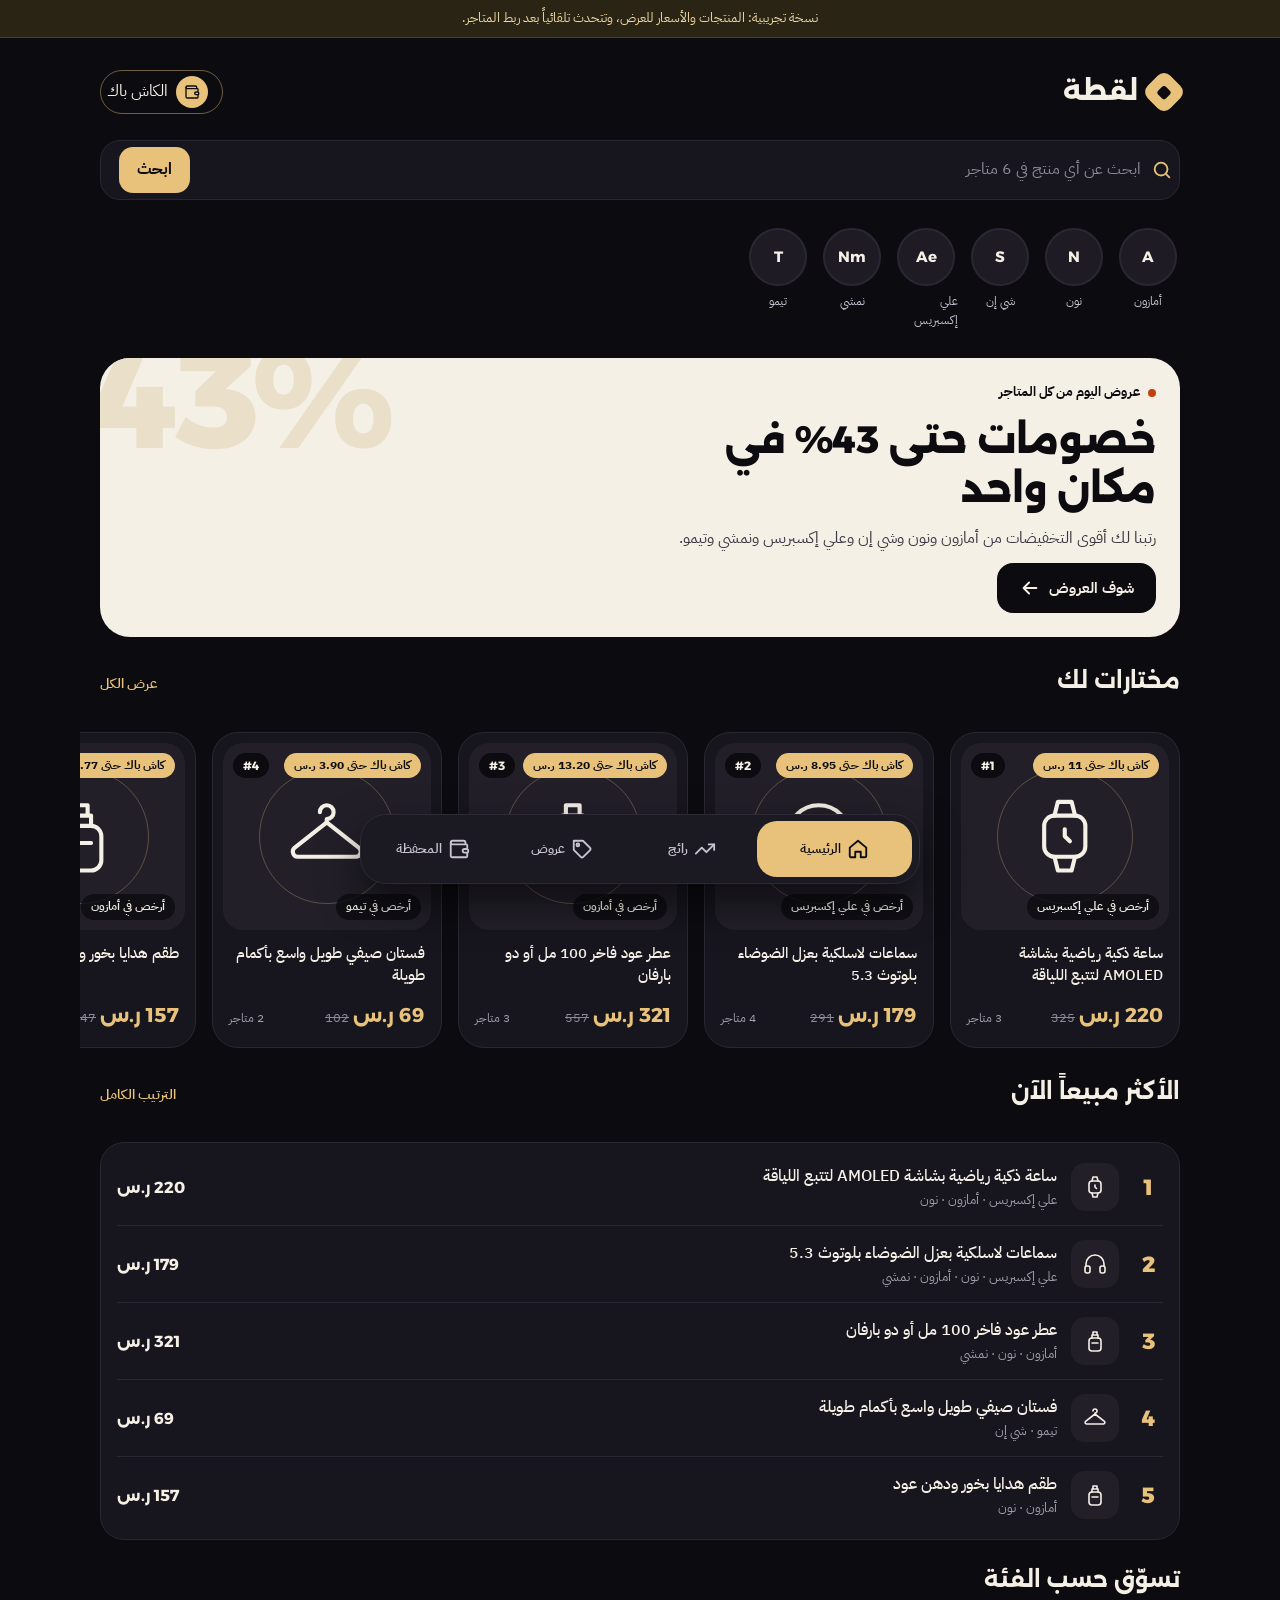
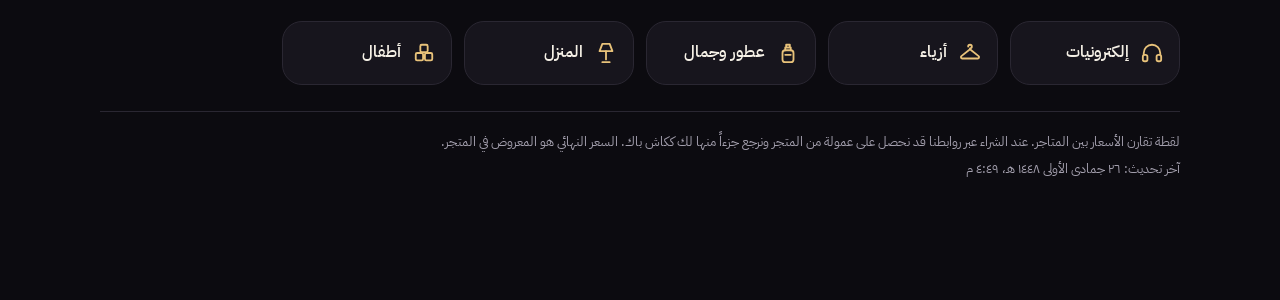
==== web/index.html @ d7555777 "Laqta: web app, product collector and 3-hourly auto-update Co-Authored-By: Claude Opus 5.5 <noreply@" ====
<!doctype html>
<html lang="ar" dir="rtl">
<head>
<meta charset="utf-8">
<meta name="viewport" content="width=device-width, initial-scale=1, viewport-fit=cover">
<title>لقطة — كل المتاجر في مكان واحد</title>
<meta name="description" content="قارن أسعار أمازون ونون وشي إن وعلي إكسبريس ونمشي وتيمو في مكان واحد، وشوف الأكثر مبيعاً في السعودية.">
<meta name="theme-color" content="#0C0B10">
<link rel="manifest" href="manifest.webmanifest">
<link rel="icon" href="icon.svg" type="image/svg+xml">
<link rel="apple-touch-icon" href="icon-192.png">
<meta name="apple-mobile-web-app-capable" content="yes">
<meta name="apple-mobile-web-app-status-bar-style" content="black-translucent">
<meta property="og:title" content="لقطة — كل المتاجر في مكان واحد">
<meta property="og:description" content="أرخص سعر من كل المتاجر، والأكثر مبيعاً في السعودية.">
<link rel="preconnect" href="https://fonts.googleapis.com">
<link rel="preconnect" href="https://fonts.gstatic.com" crossorigin>
<link href="https://fonts.googleapis.com/css2?family=Alexandria:wght@500;700;800&family=IBM+Plex+Sans+Arabic:wght@400;500;600;700&display=swap" rel="stylesheet">
<link rel="stylesheet" href="app.css">
</head>
<body>
<a class="skip" href="#main">تخطَّ إلى المحتوى</a>
<div class="sample-bar" id="sample-bar" hidden>نسخة تجريبية: المنتجات والأسعار للعرض، وتتحدث تلقائياً بعد ربط المتاجر.</div>
<main id="main" tabindex="-1"><div class="loading">جارٍ التحميل…</div></main>

<nav class="tabbar" aria-label="القائمة الرئيسية">
  <a href="#home" data-tab="home"><svg aria-hidden="true" viewBox="0 0 24 24"><path d="M3 10.5 12 3l9 7.5V20a1 1 0 0 1-1 1h-5v-6H9v6H4a1 1 0 0 1-1-1z"/></svg><span>الرئيسية</span></a>
  <a href="#trending" data-tab="trending"><svg aria-hidden="true" viewBox="0 0 24 24"><path d="m22 7-8.5 8.5-5-5L2 17"/><path d="M16 7h6v6"/></svg><span>رائج</span></a>
  <a href="#deals" data-tab="deals"><svg aria-hidden="true" viewBox="0 0 24 24"><path d="M20.6 13.4 13.4 20.6a2 2 0 0 1-2.8 0L3 13V3h10l7.6 7.6a2 2 0 0 1 0 2.8z"/><circle cx="7.5" cy="7.5" r="1.5"/></svg><span>عروض</span></a>
  <a href="#wallet" data-tab="wallet"><svg aria-hidden="true" viewBox="0 0 24 24"><path d="M19 7V5a2 2 0 0 0-2-2H5a2 2 0 0 0 0 4h15a1 1 0 0 1 1 1v4h-3a2 2 0 0 0 0 4h3a1 1 0 0 0 1-1v-2"/><path d="M3 5v14a2 2 0 0 0 2 2h15a1 1 0 0 0 1-1v-4"/></svg><span>المحفظة</span></a>
</nav>

<!-- Netlify Forms reads this hidden copy at deploy time; the app submits the same fields. -->
<form name="waitlist" data-netlify="true" netlify-honeypot="company" hidden>
  <input name="phone"><input name="interest"><input name="company">
</form>

<script src="app.js" defer></script>
</body>
</html>
---- web/app.css ----
:root{
  --ink:#0C0B10; --panel:#17151D; --panel2:#1E1B25; --line:#2A2732; --line2:#3A3644;
  --text:#F5F0E6; --muted:#A39FAD; --soft:#C9C3D2; --gold:#E8C27A; --gold2:#F3D9A6; --ivory:#F5F0E6; --clay:#C2410C;
  --display:'Alexandria',system-ui,sans-serif; --body:'IBM Plex Sans Arabic',system-ui,sans-serif;
  --r:24px; --wrap:1120px;
}
*{box-sizing:border-box}
html{background:var(--ink);-webkit-text-size-adjust:100%}
body{margin:0;background:var(--ink);color:var(--text);font-family:var(--body);font-size:16px;line-height:1.6;min-height:100vh;overflow-x:hidden}
a{color:var(--gold)}a:hover{color:var(--gold2)}
button,input,select{font:inherit;color:inherit}
svg{width:22px;height:22px;fill:none;stroke:currentColor;stroke-width:2;stroke-linecap:round;stroke-linejoin:round;flex:none}
:focus-visible{outline:2px solid var(--gold);outline-offset:3px;border-radius:8px}
.skip{position:absolute;inset-inline-start:-999px;top:8px;background:var(--gold);color:var(--ink);padding:10px 16px;border-radius:12px;z-index:99}
.skip:focus{inset-inline-start:8px}
.sample-bar{background:#2A2414;color:var(--gold2);font-size:13px;text-align:center;padding:8px 16px;border-bottom:1px solid #4A3F22}
main{max-width:var(--wrap);margin:0 auto;padding:20px 20px 120px;outline:none;display:flex;flex-direction:column;gap:26px}
.loading,.empty{color:var(--muted);text-align:center;padding:60px 0}
h1,h2,h3{font-family:var(--display);margin:0;line-height:1.3}
.muted{color:var(--muted)}
.gold{color:var(--gold)}

/* header */
.top{display:flex;align-items:center;justify-content:space-between;gap:12px}
.logo{display:flex;align-items:center;gap:10px;text-decoration:none;color:var(--text)}
.logo .mark{width:32px;height:32px;border-radius:9px;background:var(--gold);transform:rotate(45deg);display:grid;place-items:center}
.logo .mark i{width:11px;height:11px;border-radius:3px;background:var(--ink)}
.logo b{font-family:var(--display);font-weight:800;font-size:26px}
.pill{display:inline-flex;align-items:center;gap:8px;min-height:44px;padding:0 14px 0 6px;border-radius:999px;border:1px solid rgba(232,194,122,.45);color:var(--text);text-decoration:none}
.pill .dot{width:32px;height:32px;border-radius:50%;background:var(--gold);color:var(--ink);display:grid;place-items:center}
.pill .dot svg{width:16px;height:16px}
.back{width:46px;height:46px;border-radius:15px;background:var(--panel2);border:1px solid var(--line);display:grid;place-items:center;color:var(--text)}

/* search */
.search{display:flex;align-items:center;gap:10px;min-height:58px;padding:6px 6px 6px 18px;background:var(--panel);border:1px solid var(--line);border-radius:20px}
.search svg{color:var(--gold)}
.search input{flex:1;min-width:0;border:0;outline:0;background:transparent;font-size:16px;padding:10px 0}
.search input::placeholder{color:#8F8A99}
.search button{min-height:46px;padding:0 18px;border:0;border-radius:14px;background:var(--gold);color:var(--ink);font-weight:700;cursor:pointer}

/* chips & tabs */
.row-scroll{display:flex;gap:10px;overflow-x:auto;scrollbar-width:none;margin:0 -20px;padding:2px 20px}
.row-scroll::-webkit-scrollbar{display:none}
.chip{flex:none;min-height:44px;padding:0 18px;border-radius:999px;border:1px solid var(--line2);background:transparent;color:#E4DFEA;font-weight:600;font-size:15px;cursor:pointer;display:inline-flex;align-items:center;text-decoration:none}
.chip[aria-pressed=true],.chip[aria-selected=true],.chip.on{background:var(--gold);border-color:var(--gold);color:var(--ink)}
.store-dot{flex:none;width:64px;display:flex;flex-direction:column;align-items:center;gap:6px;text-decoration:none;color:var(--soft);font-size:12px}
.store-dot b{width:58px;height:58px;border-radius:50%;border:2px solid var(--line);background:var(--panel2);display:grid;place-items:center;font-family:var(--display);font-size:15px;color:var(--text)}
.store-dot:hover b{border-color:var(--gold);color:var(--gold)}

/* hero banner */
.banner{position:relative;overflow:hidden;border-radius:30px;background:var(--ivory);color:var(--ink);padding:24px;display:flex;flex-direction:column;gap:12px}
.banner .big{position:absolute;inset-inline-end:-6px;top:-30px;font-family:var(--display);font-weight:800;font-size:140px;line-height:1;color:#EADFC9;letter-spacing:-6px;pointer-events:none}
.banner>*{position:relative}
.banner h2{font-size:clamp(26px,4vw,38px);font-weight:800;max-width:520px}
.banner p{margin:0;color:#3B3842;max-width:520px}
.tag{display:inline-flex;align-items:center;gap:8px;font-size:13px;font-weight:700}
.tag i{width:8px;height:8px;border-radius:50%;background:var(--clay)}
.btn{display:inline-flex;align-items:center;justify-content:center;gap:8px;min-height:50px;padding:0 22px;border-radius:16px;border:0;font-weight:700;font-size:15px;cursor:pointer;text-decoration:none}
.btn-dark{background:var(--ink);color:var(--text)}.btn-dark:hover{color:var(--gold)}
.btn-gold{background:var(--gold);color:var(--ink)}.btn-gold:hover{background:var(--gold2);color:var(--ink)}
.btn-line{background:transparent;color:var(--gold);border:1px solid var(--gold)}
.banner .btn{align-self:flex-start}

/* section head */
.head{display:flex;align-items:baseline;justify-content:space-between;gap:12px}
.head h2{font-size:22px}
.head a{font-size:14px;font-weight:600;text-decoration:none;padding:10px 0}

/* cards */
.cards{display:grid;grid-template-columns:repeat(auto-fill,minmax(220px,1fr));gap:16px}
.cards.scroll{display:flex;overflow-x:auto;scrollbar-width:none;margin:0 -20px;padding:0 20px}
.cards.scroll::-webkit-scrollbar{display:none}
.cards.scroll .card{flex:0 0 230px}
.card{display:flex;flex-direction:column;gap:12px;padding:10px 10px 16px;border-radius:26px;background:var(--panel);border:1px solid var(--line);color:var(--text);text-decoration:none;transition:border-color .15s,transform .15s}
.card:hover{border-color:rgba(232,194,122,.6);color:var(--text);transform:translateY(-2px)}
.thumb{position:relative;aspect-ratio:1/0.9;border-radius:20px;background:#221F29;display:grid;place-items:center;overflow:hidden}
.thumb::before{content:"";position:absolute;width:64%;aspect-ratio:1;border-radius:50%;border:1px solid rgba(232,194,122,.3)}
.thumb svg{width:44%;height:44%;stroke-width:1.2;position:relative}
.thumb img{width:100%;height:100%;object-fit:cover;position:relative}
.badge{position:absolute;font-size:12px;font-weight:700;padding:5px 10px;border-radius:999px;line-height:1.3}
.b-cash{top:10px;inset-inline-start:10px;background:var(--gold);color:var(--ink)}
.b-rank{top:10px;inset-inline-end:10px;background:var(--ink);color:var(--text);font-family:var(--display)}
.b-store{bottom:10px;inset-inline-start:10px;background:rgba(12,11,16,.82);color:var(--text);font-weight:600}
.card .t{padding:0 6px;font-size:15px;font-weight:500;line-height:1.5;display:-webkit-box;-webkit-line-clamp:2;-webkit-box-orient:vertical;overflow:hidden;min-height:45px}
.price{padding:0 6px;display:flex;align-items:baseline;justify-content:space-between;gap:8px;flex-wrap:wrap}
.price b{font-family:var(--display);font-size:20px;color:var(--gold)}
.price s{font-size:13px;color:#8F8A99}
.price small{font-size:12px;color:var(--muted)}

/* ranked list */
.list{list-style:none;margin:0;padding:6px 16px;border-radius:24px;background:var(--panel);border:1px solid var(--line)}
.list li+li{border-top:1px solid var(--line)}
.list a{display:flex;align-items:center;gap:14px;padding:14px 0;color:var(--text);text-decoration:none}
.list .n{width:30px;font-family:var(--display);font-weight:800;font-size:22px;color:var(--gold);text-align:center;flex:none}
.list .ic{width:48px;height:48px;border-radius:14px;background:#221F29;display:grid;place-items:center;flex:none}
.list .ic svg{width:24px;height:24px;stroke-width:1.6}
.list .m{flex:1;min-width:0;display:flex;flex-direction:column}
.list .m span:first-child{white-space:nowrap;overflow:hidden;text-overflow:ellipsis;font-weight:500}
.list .m span:last-child{font-size:13px;color:var(--muted)}
.list .p{font-family:var(--display);font-weight:700;flex:none}

/* categories */
.cats{display:grid;grid-template-columns:repeat(auto-fill,minmax(150px,1fr));gap:12px}
.cat{display:flex;align-items:center;gap:12px;min-height:64px;padding:0 16px;border-radius:20px;background:var(--panel);border:1px solid var(--line);color:var(--text);text-decoration:none;font-weight:600}
.cat svg{color:var(--gold)}
.cat:hover{border-color:var(--gold);color:var(--text)}

/* product page */
.stage{position:relative;border-radius:30px;background:#131118;min-height:300px;display:grid;place-items:center;overflow:hidden;border:1px solid var(--line)}
.stage::before,.stage::after{content:"";position:absolute;border-radius:50%;border:1px solid rgba(232,194,122,.2)}
.stage::before{width:300px;height:300px}.stage::after{width:210px;height:210px;border-color:rgba(232,194,122,.4)}
.stage svg{width:140px;height:140px;stroke-width:1;position:relative}
.stage img{max-width:80%;max-height:280px;position:relative;border-radius:16px}
.stage .badge{bottom:16px;inset-inline-start:16px;background:var(--gold);color:var(--ink)}
.p-head{display:flex;flex-direction:column;gap:6px}
.p-head h1{font-size:clamp(22px,3vw,30px);font-weight:700}
.offers{display:flex;flex-direction:column;gap:10px}
.offer{display:flex;align-items:center;gap:12px;padding:14px;border-radius:22px;border:1.5px solid var(--line);background:var(--panel);cursor:pointer;text-align:start;width:100%}
.offer[aria-checked=true]{border-color:var(--gold);background:var(--panel2)}
.offer .mono{width:46px;height:46px;border-radius:50%;background:var(--panel2);border:1.5px solid var(--line2);display:grid;place-items:center;font-family:var(--display);font-weight:700;font-size:14px;flex:none}
.offer[aria-checked=true] .mono{border-color:var(--gold);color:var(--gold)}
.offer .m{flex:1;display:flex;flex-direction:column;gap:2px}
.offer .m b{font-size:15px;display:flex;align-items:center;gap:6px}
.offer .m span{font-size:13px;color:var(--muted)}
.offer .best{font-size:11px;font-weight:700;background:var(--gold);color:var(--ink);padding:2px 8px;border-radius:999px}
.offer .pr{display:flex;flex-direction:column;align-items:flex-end;flex:none}
.offer .pr b{font-family:var(--display);font-size:17px}
.offer .pr span{font-size:12px;color:var(--gold);font-weight:600}
.net{border-radius:24px;background:var(--ivory);color:var(--ink);padding:20px;display:flex;flex-direction:column;gap:10px}
.net .v{font-family:var(--display);font-weight:800;font-size:40px;letter-spacing:-1px;line-height:1.1}
.net .v small{font-size:15px;letter-spacing:0;font-weight:600}
.net p{margin:0;font-size:13px;color:#4A4552}
.chart{border-radius:24px;background:var(--panel);border:1px solid var(--line);padding:18px;display:flex;flex-direction:column;gap:14px}
.bars{display:flex;align-items:flex-end;gap:6px;height:90px}
.bars i{flex:1;background:#3B3842;border-radius:6px;min-height:6px}
.bars i.low{background:var(--gold)}
.buybar{position:sticky;bottom:96px;z-index:5;display:flex;flex-direction:column;gap:6px}
.buybar .btn{justify-content:space-between;min-height:58px;font-size:16px;box-shadow:0 18px 40px rgba(0,0,0,.5)}
.buybar small{text-align:center;color:var(--muted);font-size:12px}

/* steps, wallet, forms */
.steps{list-style:none;margin:0;padding:0;display:grid;grid-template-columns:repeat(auto-fit,minmax(240px,1fr));gap:14px}
.steps li{padding:24px;border-radius:26px;background:var(--panel);border:1px solid var(--line);display:flex;flex-direction:column;gap:10px}
.steps li b{font-family:var(--display);font-weight:800;font-size:44px;line-height:1;color:var(--gold)}
.steps li h3{font-size:19px}
.steps li p{margin:0;color:var(--soft);font-size:15px}
.wallet{border-radius:30px;background:var(--gold);color:var(--ink);padding:26px;display:flex;flex-direction:column;gap:6px}
.wallet .v{font-family:var(--display);font-weight:800;font-size:48px;letter-spacing:-2px;line-height:1.1}
.form{display:flex;flex-wrap:wrap;gap:10px;align-items:flex-end}
.form label{flex:1 1 220px;display:flex;flex-direction:column;gap:6px;font-size:14px;font-weight:600}
.form input{min-height:54px;border-radius:16px;border:1.5px solid var(--line2);background:var(--panel2);padding:0 16px;font-size:16px;color:var(--text)}
.ivory .form input{background:#fff;border-color:#CFC6B3;color:var(--ink)}
.note{font-size:13px;color:var(--muted)}
.ok{color:#9BE3B5;font-weight:600}
.filters{display:flex;flex-wrap:wrap;gap:10px;align-items:center}
.filters select{min-height:44px;border-radius:14px;border:1px solid var(--line2);background:var(--panel);padding:0 12px}
footer.foot{border-top:1px solid var(--line);padding-top:20px;font-size:13px;color:var(--muted);display:flex;flex-direction:column;gap:6px}

/* tab bar */
.tabbar{position:fixed;bottom:calc(16px + env(safe-area-inset-bottom));left:50%;transform:translateX(-50%);width:min(560px,calc(100% - 28px));height:70px;border-radius:26px;background:#1B1922;border:1px solid #2E2A36;box-shadow:0 18px 40px rgba(0,0,0,.55);display:flex;align-items:center;padding:0 7px;z-index:20}
.tabbar a{flex:1;height:56px;border-radius:20px;display:flex;align-items:center;justify-content:center;gap:6px;color:var(--soft);text-decoration:none;font-size:13px;font-weight:600}
.tabbar a span{display:none}
.tabbar a[aria-current=page]{background:var(--gold);color:var(--ink);flex:1.6}
.tabbar a[aria-current=page] span{display:inline}
@media (min-width:720px){.tabbar a span{display:inline}.tabbar a[aria-current=page]{flex:1.2}}
@media (min-width:900px){main{padding-top:32px}.stage{min-height:380px}.p-grid{display:grid;grid-template-columns:1fr 1fr;gap:28px;align-items:start}}
@media (prefers-reduced-motion:reduce){*{transition:none!important}}
main:focus,main:focus-visible{outline:none}
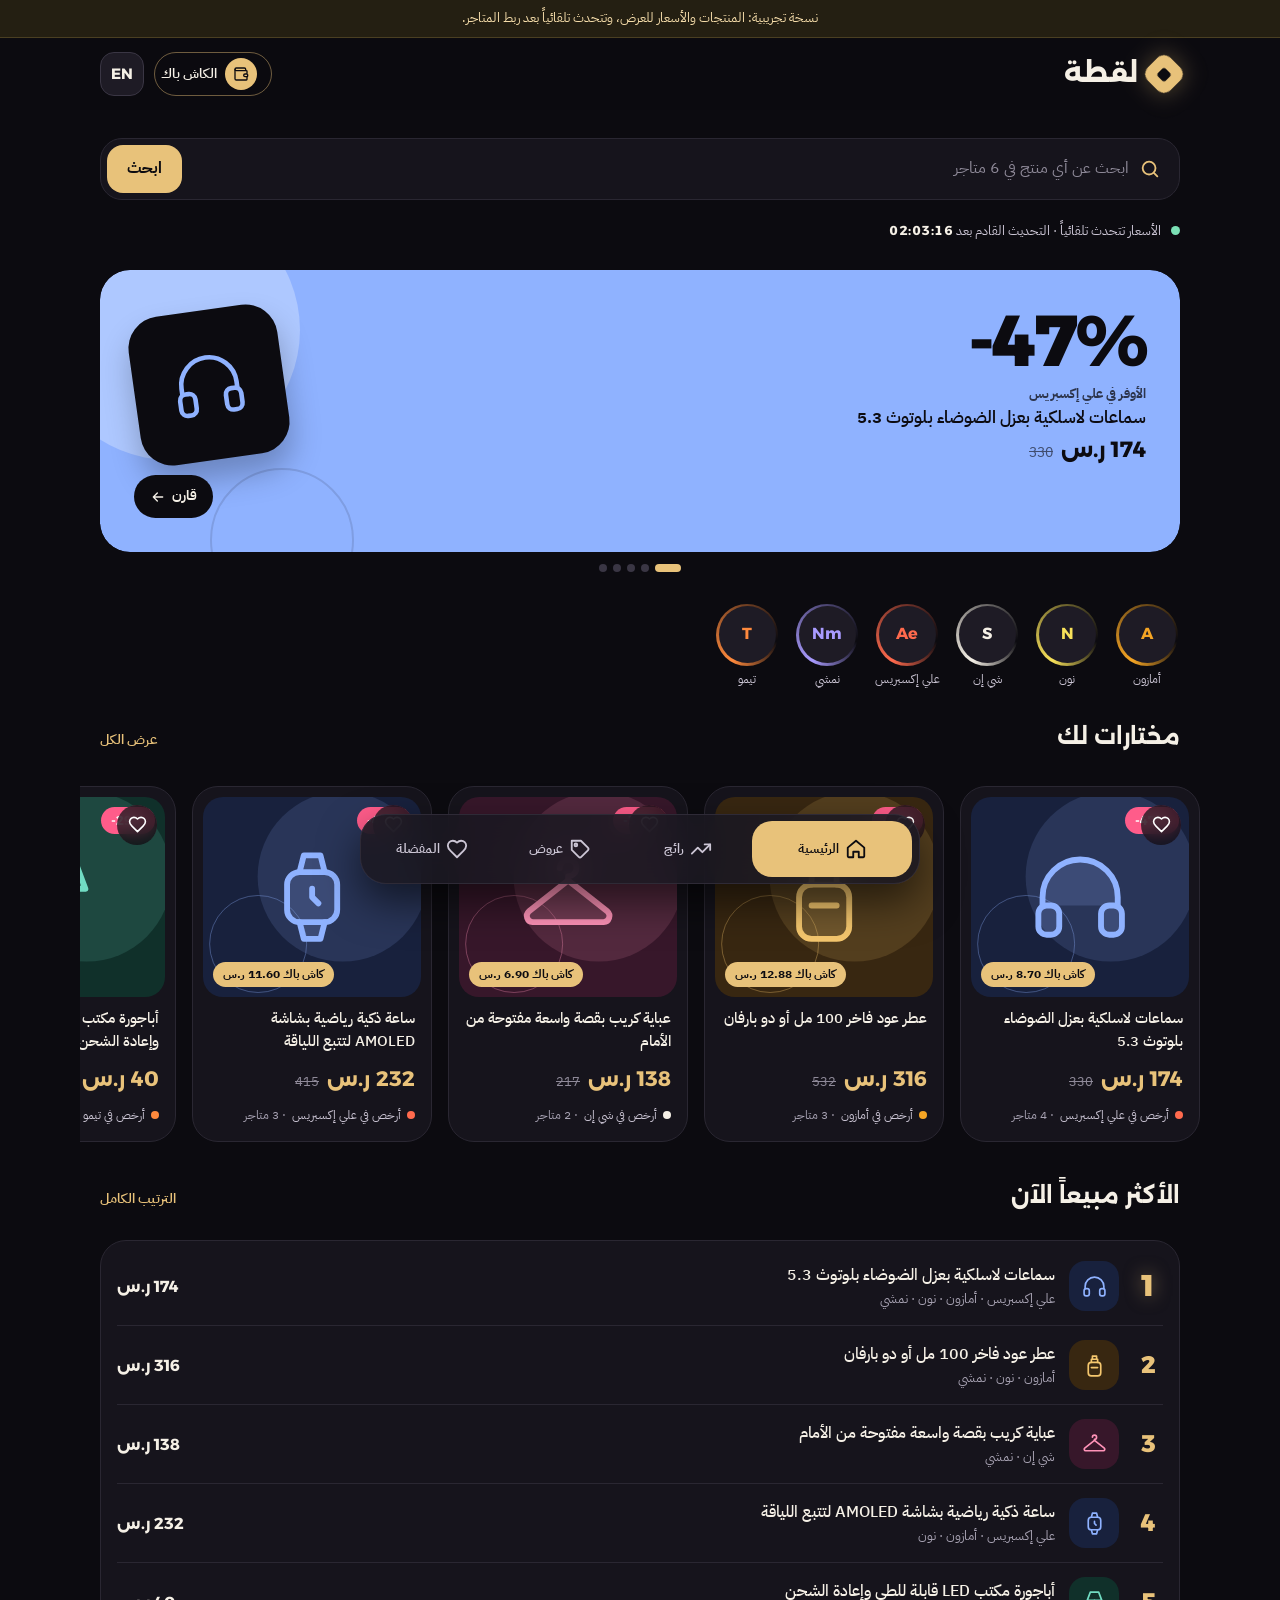
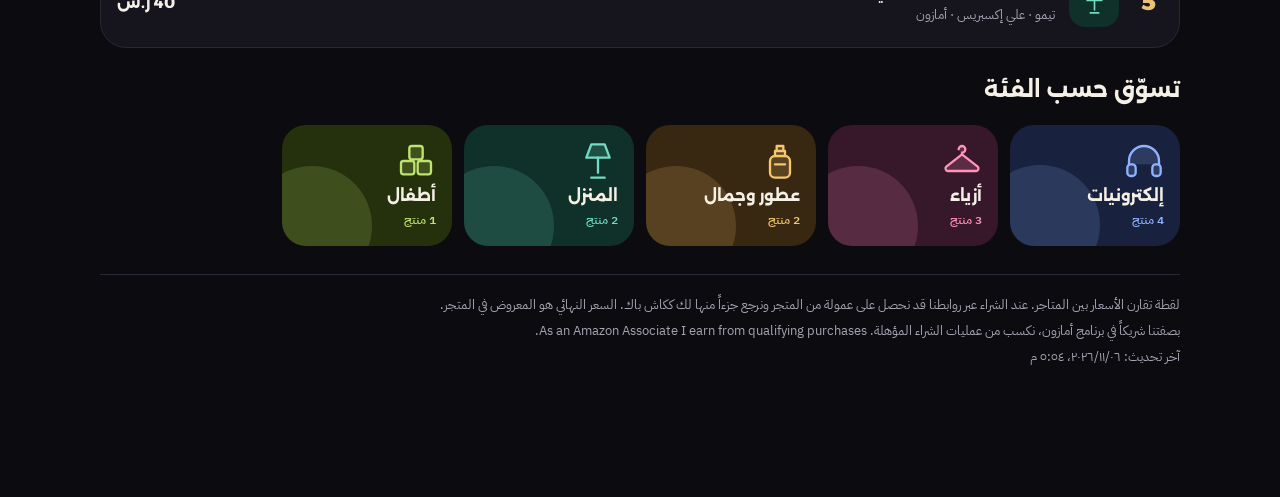
==== commit d0d4f898: "Redesign + Arabic/English - Arabic / English switch (remembers choice, flips page direction) - Engli" ====
--- a/web/index.html
+++ b/web/index.html
@@ -21,13 +21,14 @@
 <body>
 <a class="skip" href="#main">تخطَّ إلى المحتوى</a>
 <div class="sample-bar" id="sample-bar" hidden>نسخة تجريبية: المنتجات والأسعار للعرض، وتتحدث تلقائياً بعد ربط المتاجر.</div>
-<main id="main" tabindex="-1"><div class="loading">جارٍ التحميل…</div></main>
+<main id="main" tabindex="-1"><div class="skel" aria-hidden="true"><i style="height:60px"></i><i style="height:230px"></i><i style="height:90px"></i><i style="height:260px"></i></div></main>
+<div class="toast" id="toast" role="status" aria-live="polite"></div>
 
 <nav class="tabbar" aria-label="القائمة الرئيسية">
   <a href="#home" data-tab="home"><svg aria-hidden="true" viewBox="0 0 24 24"><path d="M3 10.5 12 3l9 7.5V20a1 1 0 0 1-1 1h-5v-6H9v6H4a1 1 0 0 1-1-1z"/></svg><span>الرئيسية</span></a>
   <a href="#trending" data-tab="trending"><svg aria-hidden="true" viewBox="0 0 24 24"><path d="m22 7-8.5 8.5-5-5L2 17"/><path d="M16 7h6v6"/></svg><span>رائج</span></a>
   <a href="#deals" data-tab="deals"><svg aria-hidden="true" viewBox="0 0 24 24"><path d="M20.6 13.4 13.4 20.6a2 2 0 0 1-2.8 0L3 13V3h10l7.6 7.6a2 2 0 0 1 0 2.8z"/><circle cx="7.5" cy="7.5" r="1.5"/></svg><span>عروض</span></a>
-  <a href="#wallet" data-tab="wallet"><svg aria-hidden="true" viewBox="0 0 24 24"><path d="M19 7V5a2 2 0 0 0-2-2H5a2 2 0 0 0 0 4h15a1 1 0 0 1 1 1v4h-3a2 2 0 0 0 0 4h3a1 1 0 0 0 1-1v-2"/><path d="M3 5v14a2 2 0 0 0 2 2h15a1 1 0 0 0 1-1v-4"/></svg><span>المحفظة</span></a>
+  <a href="#favorites" data-tab="favorites"><svg aria-hidden="true" viewBox="0 0 24 24"><path d="M19 14c1.49-1.46 3-3.21 3-5.5A5.5 5.5 0 0 0 16.5 3c-1.76 0-3 .5-4.5 2-1.5-1.5-2.74-2-4.5-2A5.5 5.5 0 0 0 2 8.5c0 2.3 1.5 4.05 3 5.5l7 7z"/></svg><span>المفضلة</span></a>
 </nav>
 
 <!-- Netlify Forms reads this hidden copy at deploy time; the app submits the same fields. -->
--- a/web/app.css
+++ b/web/app.css
@@ -1,168 +1,277 @@
 :root{
-  --ink:#0C0B10; --panel:#17151D; --panel2:#1E1B25; --line:#2A2732; --line2:#3A3644;
-  --text:#F5F0E6; --muted:#A39FAD; --soft:#C9C3D2; --gold:#E8C27A; --gold2:#F3D9A6; --ivory:#F5F0E6; --clay:#C2410C;
+  --ink:#0C0B10; --panel:#16141C; --panel2:#1E1B25; --line:#2A2732; --line2:#3A3644;
+  --text:#F5F0E6; --muted:#A8A3B3; --soft:#CCC6D5; --gold:#E8C27A; --gold2:#F6DDAA; --ivory:#F5F0E6; --clay:#C2410C;
+  --pink:#FF5C8A; --mint:#7BE0B5;
   --display:'Alexandria',system-ui,sans-serif; --body:'IBM Plex Sans Arabic',system-ui,sans-serif;
-  --r:24px; --wrap:1120px;
+  --wrap:1120px; --ease:cubic-bezier(.2,.8,.2,1);
 }
 *{box-sizing:border-box}
-html{background:var(--ink);-webkit-text-size-adjust:100%}
-body{margin:0;background:var(--ink);color:var(--text);font-family:var(--body);font-size:16px;line-height:1.6;min-height:100vh;overflow-x:hidden}
+html{background:var(--ink);-webkit-text-size-adjust:100%;scroll-behavior:smooth}
+body{margin:0;background:var(--ink);color:var(--text);font-family:var(--body);font-size:16px;line-height:1.6;min-height:100vh;overflow-x:hidden;-webkit-tap-highlight-color:transparent}
+/* soft glow in the page corners — gives the dark background depth */
+body::before{content:"";position:fixed;inset:-20vmax auto auto -20vmax;width:60vmax;height:60vmax;border-radius:50%;background:radial-gradient(closest-side,rgba(232,194,122,.10),transparent);pointer-events:none;z-index:-1}
+body::after{content:"";position:fixed;inset:auto -25vmax -25vmax auto;width:60vmax;height:60vmax;border-radius:50%;background:radial-gradient(closest-side,rgba(143,178,255,.07),transparent);pointer-events:none;z-index:-1}
 a{color:var(--gold)}a:hover{color:var(--gold2)}
 button,input,select{font:inherit;color:inherit}
+button{cursor:pointer}
 svg{width:22px;height:22px;fill:none;stroke:currentColor;stroke-width:2;stroke-linecap:round;stroke-linejoin:round;flex:none}
-:focus-visible{outline:2px solid var(--gold);outline-offset:3px;border-radius:8px}
+[dir=ltr] svg.flip{transform:scaleX(-1)}
+:focus-visible{outline:2px solid var(--gold);outline-offset:3px;border-radius:10px}
+main:focus,main:focus-visible{outline:none}
 .skip{position:absolute;inset-inline-start:-999px;top:8px;background:var(--gold);color:var(--ink);padding:10px 16px;border-radius:12px;z-index:99}
 .skip:focus{inset-inline-start:8px}
-.sample-bar{background:#2A2414;color:var(--gold2);font-size:13px;text-align:center;padding:8px 16px;border-bottom:1px solid #4A3F22}
-main{max-width:var(--wrap);margin:0 auto;padding:20px 20px 120px;outline:none;display:flex;flex-direction:column;gap:26px}
-.loading,.empty{color:var(--muted);text-align:center;padding:60px 0}
+.sample-bar{background:#241F12;color:var(--gold2);font-size:13px;text-align:center;padding:8px 16px;border-bottom:1px solid #4A3F22}
+main{max-width:var(--wrap);margin:0 auto;padding:0 20px 130px;outline:none;display:flex;flex-direction:column;gap:24px}
+.empty{color:var(--muted);text-align:center;padding:60px 0}
 h1,h2,h3{font-family:var(--display);margin:0;line-height:1.3}
 .muted{color:var(--muted)}
 .gold{color:var(--gold)}
+.page-title{font-size:clamp(30px,5vw,46px);font-weight:800}
+
+/* entrance: each block rises in, one after another */
+@keyframes rise{from{opacity:0;transform:translateY(14px)}to{opacity:1;transform:none}}
+main.enter>*{animation:rise .5s var(--ease) both;animation-delay:calc(var(--d,0)*55ms)}
+main.enter .card{animation:rise .5s var(--ease) both;animation-delay:calc(120ms + var(--i,0)*45ms)}
+
+/* skeleton while loading */
+.skel{display:flex;flex-direction:column;gap:18px;padding-top:24px}
+.skel i{display:block;border-radius:22px;background:linear-gradient(90deg,#17151d 0%,#221f2a 50%,#17151d 100%);background-size:200% 100%;animation:sh 1.2s linear infinite}
+@keyframes sh{to{background-position:-200% 0}}
 
 /* header */
-.top{display:flex;align-items:center;justify-content:space-between;gap:12px}
+.top{position:sticky;top:0;z-index:15;display:flex;align-items:center;justify-content:space-between;gap:12px;margin:0 -20px;padding:14px 20px;background:rgba(12,11,16,.78);-webkit-backdrop-filter:blur(16px);backdrop-filter:blur(16px)}
+.top-end{display:flex;align-items:center;gap:10px}
 .logo{display:flex;align-items:center;gap:10px;text-decoration:none;color:var(--text)}
-.logo .mark{width:32px;height:32px;border-radius:9px;background:var(--gold);transform:rotate(45deg);display:grid;place-items:center}
+.logo .mark{width:32px;height:32px;border-radius:9px;background:var(--gold);transform:rotate(45deg);display:grid;place-items:center;box-shadow:0 0 24px rgba(232,194,122,.35)}
 .logo .mark i{width:11px;height:11px;border-radius:3px;background:var(--ink)}
-.logo b{font-family:var(--display);font-weight:800;font-size:26px}
-.pill{display:inline-flex;align-items:center;gap:8px;min-height:44px;padding:0 14px 0 6px;border-radius:999px;border:1px solid rgba(232,194,122,.45);color:var(--text);text-decoration:none}
+.logo b{font-family:var(--display);font-weight:800;font-size:26px;letter-spacing:-.3px}
+.pill{display:inline-flex;align-items:center;gap:8px;min-height:44px;padding:0 14px 0 6px;border-radius:999px;border:1px solid rgba(232,194,122,.45);color:var(--text);text-decoration:none;font-size:14px;font-weight:600}
+[dir=ltr] .pill{padding:0 6px 0 14px;flex-direction:row-reverse}
 .pill .dot{width:32px;height:32px;border-radius:50%;background:var(--gold);color:var(--ink);display:grid;place-items:center}
 .pill .dot svg{width:16px;height:16px}
+.lang{min-width:44px;height:44px;border-radius:14px;border:1px solid var(--line2);background:var(--panel2);font-family:var(--display);font-weight:700;font-size:15px;color:var(--text);transition:transform .15s var(--ease),border-color .15s}
+.lang:hover{border-color:var(--gold);color:var(--gold)}
 .back{width:46px;height:46px;border-radius:15px;background:var(--panel2);border:1px solid var(--line);display:grid;place-items:center;color:var(--text)}
+@media (max-width:420px){.pill span:last-child{display:none}.pill{padding:0 6px}}
 
 /* search */
-.search{display:flex;align-items:center;gap:10px;min-height:58px;padding:6px 6px 6px 18px;background:var(--panel);border:1px solid var(--line);border-radius:20px}
+.search{display:flex;align-items:center;gap:10px;min-height:60px;padding:6px 6px 6px 18px;background:var(--panel);border:1px solid var(--line);border-radius:22px;transition:border-color .2s,box-shadow .2s}
+[dir=rtl] .search{padding:6px 18px 6px 6px}
+.search:focus-within{border-color:rgba(232,194,122,.7);box-shadow:0 0 0 4px rgba(232,194,122,.12)}
 .search svg{color:var(--gold)}
 .search input{flex:1;min-width:0;border:0;outline:0;background:transparent;font-size:16px;padding:10px 0}
 .search input::placeholder{color:#8F8A99}
-.search button{min-height:46px;padding:0 18px;border:0;border-radius:14px;background:var(--gold);color:var(--ink);font-weight:700;cursor:pointer}
-
-/* chips & tabs */
-.row-scroll{display:flex;gap:10px;overflow-x:auto;scrollbar-width:none;margin:0 -20px;padding:2px 20px}
+.search button{min-height:48px;padding:0 20px;border:0;border-radius:16px;background:var(--gold);color:var(--ink);font-weight:700}
+
+/* live update strip */
+.live{display:flex;align-items:center;gap:10px;font-size:13px;color:var(--soft);margin-top:-8px}
+.live b{font-family:var(--display);color:var(--text);font-variant-numeric:tabular-nums;letter-spacing:.5px}
+.pulse{width:9px;height:9px;border-radius:50%;background:var(--mint);box-shadow:0 0 0 0 rgba(123,224,181,.6);animation:pulse 1.8s infinite;flex:none}
+@keyframes pulse{70%{box-shadow:0 0 0 10px rgba(123,224,181,0)}100%{box-shadow:0 0 0 0 rgba(123,224,181,0)}}
+
+/* hero carousel */
+.hero{display:flex;flex-direction:column;gap:12px}
+.slides{display:flex;overflow-x:auto;scroll-snap-type:x mandatory;scrollbar-width:none;gap:14px;border-radius:30px}
+.slides::-webkit-scrollbar{display:none}
+.slide{flex:0 0 100%;scroll-snap-align:start;position:relative;overflow:hidden;min-height:230px;border-radius:30px;background:var(--tac);color:var(--ink);text-decoration:none;padding:24px;display:grid;grid-template-columns:1fr auto;grid-template-rows:auto 1fr auto;gap:8px 16px}
+.slide:hover{color:var(--ink)}
+.slide::before{content:"";position:absolute;width:260px;height:260px;border-radius:50%;background:rgba(255,255,255,.28);inset-inline-end:-60px;top:-70px}
+.slide::after{content:"";position:absolute;width:140px;height:140px;border-radius:50%;border:2px solid rgba(12,11,16,.12);inset-inline-end:110px;bottom:-60px}
+.slide>*{position:relative;z-index:1}
+.off{grid-column:1;font-family:var(--display);font-weight:800;font-size:clamp(46px,9vw,72px);line-height:1;letter-spacing:-2px}
+.slide-ic{grid-column:2;grid-row:1/3;align-self:center;width:118px;height:118px;border-radius:32px;background:var(--ink);color:var(--tac);display:grid;place-items:center;transform:rotate(-8deg);box-shadow:0 18px 30px rgba(0,0,0,.25)}
+.slide-ic svg{width:58px;height:58px;stroke-width:1.5}
+.slide-txt{grid-column:1;display:flex;flex-direction:column;gap:2px;align-self:end}
+.slide-txt small{font-weight:700;font-size:13px;opacity:.75}
+.slide-txt>b{font-size:17px;font-weight:600;line-height:1.4;display:-webkit-box;-webkit-line-clamp:2;-webkit-box-orient:vertical;overflow:hidden}
+.sp{display:flex;align-items:baseline;gap:8px}
+.sp b{font-family:var(--display);font-size:22px}
+.sp s{opacity:.6;font-size:14px}
+.go{grid-column:2;grid-row:3;align-self:end;justify-self:end;display:inline-flex;align-items:center;gap:6px;background:var(--ink);color:var(--text);padding:10px 16px;border-radius:999px;font-weight:700;font-size:14px}
+.go svg{width:16px;height:16px}
+.dots{display:flex;justify-content:center;gap:6px}
+.dots button{width:8px;height:8px;padding:0;border:0;border-radius:999px;background:var(--line2);transition:width .3s var(--ease),background .3s}
+.dots button[aria-current=true]{width:26px;background:var(--gold)}
+.dots button::before{content:"";display:block;margin:-18px -6px;height:44px}
+
+/* stores */
+.row-scroll{display:flex;gap:10px;overflow-x:auto;scrollbar-width:none;margin:0 -20px;padding:4px 20px}
 .row-scroll::-webkit-scrollbar{display:none}
-.chip{flex:none;min-height:44px;padding:0 18px;border-radius:999px;border:1px solid var(--line2);background:transparent;color:#E4DFEA;font-weight:600;font-size:15px;cursor:pointer;display:inline-flex;align-items:center;text-decoration:none}
-.chip[aria-pressed=true],.chip[aria-selected=true],.chip.on{background:var(--gold);border-color:var(--gold);color:var(--ink)}
-.store-dot{flex:none;width:64px;display:flex;flex-direction:column;align-items:center;gap:6px;text-decoration:none;color:var(--soft);font-size:12px}
-.store-dot b{width:58px;height:58px;border-radius:50%;border:2px solid var(--line);background:var(--panel2);display:grid;place-items:center;font-family:var(--display);font-size:15px;color:var(--text)}
-.store-dot:hover b{border-color:var(--gold);color:var(--gold)}
-
-/* hero banner */
-.banner{position:relative;overflow:hidden;border-radius:30px;background:var(--ivory);color:var(--ink);padding:24px;display:flex;flex-direction:column;gap:12px}
-.banner .big{position:absolute;inset-inline-end:-6px;top:-30px;font-family:var(--display);font-weight:800;font-size:140px;line-height:1;color:#EADFC9;letter-spacing:-6px;pointer-events:none}
+.stores{gap:14px}
+.store-dot{flex:none;width:66px;display:flex;flex-direction:column;align-items:center;gap:6px;text-decoration:none;color:var(--soft);font-size:12px;text-align:center;line-height:1.3}
+.store-dot b{width:62px;height:62px;border-radius:50%;background:conic-gradient(from 210deg,var(--sc),transparent 70%,var(--sc));padding:2.5px;display:grid;place-items:center;transition:transform .2s var(--ease)}
+.store-dot b{position:relative;font-family:var(--display);font-size:16px;color:var(--sc)}
+.store-dot b::after{content:"";position:absolute;inset:2.5px;border-radius:50%;background:var(--panel2);z-index:-1}
+.store-dot b{isolation:isolate}
+.store-dot:hover b{transform:translateY(-3px) rotate(-6deg)}
+.chip{flex:none;min-height:44px;padding:0 18px;border-radius:999px;border:1px solid var(--line2);background:transparent;color:#E4DFEA;font-weight:600;font-size:15px;display:inline-flex;align-items:center;text-decoration:none;transition:background .2s,color .2s,transform .15s}
+.chip[aria-selected=true]{background:var(--gold);border-color:var(--gold);color:var(--ink)}
+
+/* section heads */
+.head{display:flex;align-items:baseline;justify-content:space-between;gap:12px;margin-bottom:-8px}
+.head h2{font-size:22px}
+.head a{font-size:14px;font-weight:600;text-decoration:none;padding:10px 0}
+
+/* product cards */
+.cards{display:grid;grid-template-columns:repeat(auto-fill,minmax(210px,1fr));gap:16px}
+.cards.scroll{display:flex;overflow-x:auto;scroll-snap-type:x proximity;scrollbar-width:none;margin:0 -20px;padding:4px 20px 8px}
+.cards.scroll::-webkit-scrollbar{display:none}
+.cards.scroll .card{flex:0 0 220px;scroll-snap-align:start}
+.card{position:relative;border-radius:26px;background:var(--panel);border:1px solid var(--line);transition:transform .25s var(--ease),border-color .25s,box-shadow .25s}
+.card:hover{transform:translateY(-4px);border-color:rgba(232,194,122,.55);box-shadow:0 20px 40px rgba(0,0,0,.35)}
+.card-link{display:flex;flex-direction:column;gap:10px;padding:10px 10px 16px;color:var(--text);text-decoration:none;border-radius:26px}
+.card-link:hover{color:var(--text)}
+.thumb{position:relative;aspect-ratio:1/.92;border-radius:20px;background:var(--tbg,#221F29);display:grid;place-items:center;overflow:hidden}
+.thumb::before{content:"";position:absolute;width:78%;aspect-ratio:1;border-radius:50%;background:var(--tac);opacity:.14;transform:translate(18%,-12%)}
+.thumb::after{content:"";position:absolute;width:44%;aspect-ratio:1;border-radius:50%;border:1.5px solid var(--tac);opacity:.35;transform:translate(-55%,48%)}
+.duo{position:relative;z-index:1;display:grid;place-items:center;color:var(--tac,var(--gold))}
+.duo svg{width:100%;height:100%;stroke-width:1.4;fill:color-mix(in srgb,currentColor 18%,transparent)}
+.thumb .duo{width:46%;transition:transform .35s var(--ease)}
+.card:hover .thumb .duo{transform:scale(1.08) rotate(-4deg)}
+.thumb img{width:100%;height:100%;object-fit:cover;position:relative;z-index:1}
+.badge{position:absolute;z-index:2;font-size:12px;font-weight:700;padding:5px 10px;border-radius:999px;line-height:1.3}
+.b-cash{bottom:10px;inset-inline-end:10px;background:var(--gold);color:var(--ink)}
+.b-off{top:10px;inset-inline-end:10px;background:var(--pink);color:#fff;font-family:var(--display);font-size:13px}
+.b-rank{top:10px;inset-inline-end:10px;background:var(--ink);color:var(--text);font-family:var(--display)}
+.b-drop{bottom:10px;inset-inline-start:10px;background:rgba(12,11,16,.85);color:var(--mint)}
+.card .t{padding:0 6px;font-size:15px;font-weight:500;line-height:1.5;display:-webkit-box;-webkit-line-clamp:2;-webkit-box-orient:vertical;overflow:hidden;min-height:45px}
+.price{padding:0 6px;display:flex;align-items:baseline;gap:8px;flex-wrap:wrap}
+.price b{font-family:var(--display);font-size:21px;color:var(--gold)}
+.price s{font-size:13px;color:#8F8A99}
+.meta{padding:0 6px;display:flex;align-items:center;gap:6px;font-size:12px;color:var(--soft);flex-wrap:wrap}
+.sdot{width:8px;height:8px;border-radius:50%;background:var(--sc);flex:none}
+.fav{position:absolute;z-index:3;top:18px;inset-inline-start:18px;width:40px;height:40px;border-radius:50%;border:0;background:rgba(12,11,16,.72);-webkit-backdrop-filter:blur(8px);backdrop-filter:blur(8px);display:grid;place-items:center;color:#fff;transition:transform .15s var(--ease)}
+.fav svg{width:19px;height:19px}
+.fav[aria-pressed=true] svg,.fav-lg[aria-pressed=true] svg{fill:var(--pink);stroke:var(--pink);animation:pop .4s var(--ease)}
+@keyframes pop{0%{transform:scale(.6)}55%{transform:scale(1.3)}100%{transform:scale(1)}}
+.card:active,.btn:active,.chip:active,.fav:active,.lang:active,.cat:active,.offer:active,.slide:active{transform:scale(.97)}
+
+/* ranked list */
+.list{list-style:none;margin:0;padding:6px 16px;border-radius:26px;background:var(--panel);border:1px solid var(--line)}
+.list li+li{border-top:1px solid var(--line)}
+.list a{display:flex;align-items:center;gap:14px;padding:14px 0;color:var(--text);text-decoration:none;transition:transform .2s var(--ease)}
+.list a:hover{transform:translateX(-4px)}
+[dir=ltr] .list a:hover{transform:translateX(4px)}
+.list .n{width:30px;font-family:var(--display);font-weight:800;font-size:24px;color:var(--gold);text-align:center;flex:none}
+.list li:first-child .n{font-size:30px;text-shadow:0 0 18px rgba(232,194,122,.5)}
+.list .ic{width:50px;height:50px;border-radius:16px;background:var(--tbg);color:var(--tac);display:grid;place-items:center;flex:none}
+.list .ic svg{width:25px;height:25px;stroke-width:1.6}
+.list .m{flex:1;min-width:0;display:flex;flex-direction:column}
+.list .m span:first-child{white-space:nowrap;overflow:hidden;text-overflow:ellipsis;font-weight:500}
+.list .m span:last-child{font-size:13px;color:var(--muted);white-space:nowrap;overflow:hidden;text-overflow:ellipsis}
+.list .p{font-family:var(--display);font-weight:700;flex:none}
+
+/* categories */
+.cats{display:grid;grid-template-columns:repeat(auto-fill,minmax(150px,1fr));gap:12px}
+.cat{position:relative;overflow:hidden;display:flex;flex-direction:column;gap:2px;min-height:118px;padding:16px;border-radius:24px;background:var(--tbg);color:var(--text);text-decoration:none;transition:transform .2s var(--ease)}
+.cat:hover{color:var(--text);transform:translateY(-3px)}
+.cat::before{content:"";position:absolute;width:120px;height:120px;border-radius:50%;background:var(--tac);opacity:.16;inset-inline-end:-30px;bottom:-40px}
+.cat .duo{width:40px;height:40px;margin-bottom:auto}
+.cat b{position:relative;font-family:var(--display);font-size:16px}
+.cat small{position:relative;color:var(--tac);font-weight:600;font-size:12px}
+
+/* banners */
+.banner{position:relative;overflow:hidden;border-radius:30px;background:var(--ivory);color:var(--ink);padding:26px;display:flex;flex-direction:column;gap:12px}
+.banner .big{position:absolute;inset-inline-end:-6px;top:-34px;font-family:var(--display);font-weight:800;font-size:160px;line-height:1;color:#EADFC9;pointer-events:none}
 .banner>*{position:relative}
-.banner h2{font-size:clamp(26px,4vw,38px);font-weight:800;max-width:520px}
-.banner p{margin:0;color:#3B3842;max-width:520px}
+.banner h1,.banner h2{font-size:clamp(26px,4vw,38px);font-weight:800;max-width:560px}
+.banner p{margin:0;color:#3B3842;max-width:540px}
 .tag{display:inline-flex;align-items:center;gap:8px;font-size:13px;font-weight:700}
 .tag i{width:8px;height:8px;border-radius:50%;background:var(--clay)}
-.btn{display:inline-flex;align-items:center;justify-content:center;gap:8px;min-height:50px;padding:0 22px;border-radius:16px;border:0;font-weight:700;font-size:15px;cursor:pointer;text-decoration:none}
+.btn{position:relative;overflow:hidden;display:inline-flex;align-items:center;justify-content:center;gap:8px;min-height:52px;padding:0 22px;border-radius:18px;border:0;font-weight:700;font-size:15px;text-decoration:none;transition:transform .15s var(--ease),background .2s}
 .btn-dark{background:var(--ink);color:var(--text)}.btn-dark:hover{color:var(--gold)}
 .btn-gold{background:var(--gold);color:var(--ink)}.btn-gold:hover{background:var(--gold2);color:var(--ink)}
-.btn-line{background:transparent;color:var(--gold);border:1px solid var(--gold)}
+/* a light sweep across the main buy button */
+.shine::after{content:"";position:absolute;top:0;bottom:0;width:40%;left:-60%;background:linear-gradient(100deg,transparent,rgba(255,255,255,.45),transparent);animation:shine 3.2s ease-in-out infinite}
+@keyframes shine{0%,55%{left:-60%}100%{left:130%}}
 .banner .btn{align-self:flex-start}
 
-/* section head */
-.head{display:flex;align-items:baseline;justify-content:space-between;gap:12px}
-.head h2{font-size:22px}
-.head a{font-size:14px;font-weight:600;text-decoration:none;padding:10px 0}
-
-/* cards */
-.cards{display:grid;grid-template-columns:repeat(auto-fill,minmax(220px,1fr));gap:16px}
-.cards.scroll{display:flex;overflow-x:auto;scrollbar-width:none;margin:0 -20px;padding:0 20px}
-.cards.scroll::-webkit-scrollbar{display:none}
-.cards.scroll .card{flex:0 0 230px}
-.card{display:flex;flex-direction:column;gap:12px;padding:10px 10px 16px;border-radius:26px;background:var(--panel);border:1px solid var(--line);color:var(--text);text-decoration:none;transition:border-color .15s,transform .15s}
-.card:hover{border-color:rgba(232,194,122,.6);color:var(--text);transform:translateY(-2px)}
-.thumb{position:relative;aspect-ratio:1/0.9;border-radius:20px;background:#221F29;display:grid;place-items:center;overflow:hidden}
-.thumb::before{content:"";position:absolute;width:64%;aspect-ratio:1;border-radius:50%;border:1px solid rgba(232,194,122,.3)}
-.thumb svg{width:44%;height:44%;stroke-width:1.2;position:relative}
-.thumb img{width:100%;height:100%;object-fit:cover;position:relative}
-.badge{position:absolute;font-size:12px;font-weight:700;padding:5px 10px;border-radius:999px;line-height:1.3}
-.b-cash{top:10px;inset-inline-start:10px;background:var(--gold);color:var(--ink)}
-.b-rank{top:10px;inset-inline-end:10px;background:var(--ink);color:var(--text);font-family:var(--display)}
-.b-store{bottom:10px;inset-inline-start:10px;background:rgba(12,11,16,.82);color:var(--text);font-weight:600}
-.card .t{padding:0 6px;font-size:15px;font-weight:500;line-height:1.5;display:-webkit-box;-webkit-line-clamp:2;-webkit-box-orient:vertical;overflow:hidden;min-height:45px}
-.price{padding:0 6px;display:flex;align-items:baseline;justify-content:space-between;gap:8px;flex-wrap:wrap}
-.price b{font-family:var(--display);font-size:20px;color:var(--gold)}
-.price s{font-size:13px;color:#8F8A99}
-.price small{font-size:12px;color:var(--muted)}
-
-/* ranked list */
-.list{list-style:none;margin:0;padding:6px 16px;border-radius:24px;background:var(--panel);border:1px solid var(--line)}
-.list li+li{border-top:1px solid var(--line)}
-.list a{display:flex;align-items:center;gap:14px;padding:14px 0;color:var(--text);text-decoration:none}
-.list .n{width:30px;font-family:var(--display);font-weight:800;font-size:22px;color:var(--gold);text-align:center;flex:none}
-.list .ic{width:48px;height:48px;border-radius:14px;background:#221F29;display:grid;place-items:center;flex:none}
-.list .ic svg{width:24px;height:24px;stroke-width:1.6}
-.list .m{flex:1;min-width:0;display:flex;flex-direction:column}
-.list .m span:first-child{white-space:nowrap;overflow:hidden;text-overflow:ellipsis;font-weight:500}
-.list .m span:last-child{font-size:13px;color:var(--muted)}
-.list .p{font-family:var(--display);font-weight:700;flex:none}
-
-/* categories */
-.cats{display:grid;grid-template-columns:repeat(auto-fill,minmax(150px,1fr));gap:12px}
-.cat{display:flex;align-items:center;gap:12px;min-height:64px;padding:0 16px;border-radius:20px;background:var(--panel);border:1px solid var(--line);color:var(--text);text-decoration:none;font-weight:600}
-.cat svg{color:var(--gold)}
-.cat:hover{border-color:var(--gold);color:var(--text)}
-
 /* product page */
-.stage{position:relative;border-radius:30px;background:#131118;min-height:300px;display:grid;place-items:center;overflow:hidden;border:1px solid var(--line)}
-.stage::before,.stage::after{content:"";position:absolute;border-radius:50%;border:1px solid rgba(232,194,122,.2)}
-.stage::before{width:300px;height:300px}.stage::after{width:210px;height:210px;border-color:rgba(232,194,122,.4)}
-.stage svg{width:140px;height:140px;stroke-width:1;position:relative}
-.stage img{max-width:80%;max-height:280px;position:relative;border-radius:16px}
-.stage .badge{bottom:16px;inset-inline-start:16px;background:var(--gold);color:var(--ink)}
+.p-grid{display:flex;flex-direction:column;gap:20px}
+.p-side{display:flex;flex-direction:column;gap:18px}
+.stage{position:relative;border-radius:32px;background:var(--tbg);min-height:320px;display:grid;place-items:center;overflow:hidden}
+.stage::before{content:"";position:absolute;width:330px;height:330px;border-radius:50%;background:var(--tac);opacity:.14}
+.stage::after{content:"";position:absolute;width:230px;height:230px;border-radius:50%;border:1.5px dashed var(--tac);opacity:.45;animation:spin 40s linear infinite}
+@keyframes spin{to{transform:rotate(360deg)}}
+.stage .duo{width:150px;height:150px;animation:float 4s ease-in-out infinite}
+@keyframes float{50%{transform:translateY(-10px)}}
+.stage img{max-width:80%;max-height:300px;position:relative;z-index:1;border-radius:18px}
+.stage .b-off{top:16px;inset-inline-end:16px;font-size:16px;padding:8px 14px}
+.b-rank-lg{bottom:16px;inset-inline-start:16px;background:var(--gold);color:var(--ink)}
 .p-head{display:flex;flex-direction:column;gap:6px}
 .p-head h1{font-size:clamp(22px,3vw,30px);font-weight:700}
 .offers{display:flex;flex-direction:column;gap:10px}
-.offer{display:flex;align-items:center;gap:12px;padding:14px;border-radius:22px;border:1.5px solid var(--line);background:var(--panel);cursor:pointer;text-align:start;width:100%}
-.offer[aria-checked=true]{border-color:var(--gold);background:var(--panel2)}
-.offer .mono{width:46px;height:46px;border-radius:50%;background:var(--panel2);border:1.5px solid var(--line2);display:grid;place-items:center;font-family:var(--display);font-weight:700;font-size:14px;flex:none}
-.offer[aria-checked=true] .mono{border-color:var(--gold);color:var(--gold)}
+.offer{display:flex;align-items:center;gap:12px;padding:14px;border-radius:22px;border:1.5px solid var(--line);background:var(--panel);text-align:start;width:100%;transition:border-color .2s,background .2s,transform .15s}
+.offer:hover{border-color:var(--line2)}
+.offer[aria-checked=true]{border-color:var(--gold);background:var(--panel2);box-shadow:0 0 0 4px rgba(232,194,122,.1)}
+.offer .mono{width:46px;height:46px;border-radius:50%;background:var(--panel2);border:1.5px solid var(--sc);color:var(--sc);display:grid;place-items:center;font-family:var(--display);font-weight:700;font-size:14px;flex:none}
 .offer .m{flex:1;display:flex;flex-direction:column;gap:2px}
 .offer .m b{font-size:15px;display:flex;align-items:center;gap:6px}
 .offer .m span{font-size:13px;color:var(--muted)}
-.offer .best{font-size:11px;font-weight:700;background:var(--gold);color:var(--ink);padding:2px 8px;border-radius:999px}
+.offer .best{font-size:11px;font-weight:700;background:var(--mint);color:var(--ink);padding:2px 8px;border-radius:999px}
 .offer .pr{display:flex;flex-direction:column;align-items:flex-end;flex:none}
 .offer .pr b{font-family:var(--display);font-size:17px}
 .offer .pr span{font-size:12px;color:var(--gold);font-weight:600}
-.net{border-radius:24px;background:var(--ivory);color:var(--ink);padding:20px;display:flex;flex-direction:column;gap:10px}
-.net .v{font-family:var(--display);font-weight:800;font-size:40px;letter-spacing:-1px;line-height:1.1}
+.net{border-radius:26px;background:var(--ivory);color:var(--ink);padding:22px;display:flex;flex-direction:column;gap:10px}
+.net .v{font-family:var(--display);font-weight:800;font-size:44px;letter-spacing:-1px;line-height:1.1;font-variant-numeric:tabular-nums}
 .net .v small{font-size:15px;letter-spacing:0;font-weight:600}
 .net p{margin:0;font-size:13px;color:#4A4552}
-.chart{border-radius:24px;background:var(--panel);border:1px solid var(--line);padding:18px;display:flex;flex-direction:column;gap:14px}
+.chart{border-radius:26px;background:var(--panel);border:1px solid var(--line);padding:18px;display:flex;flex-direction:column;gap:14px}
+.chart .head{align-items:center;margin:0}
+.pill-gold{font-size:12px;font-weight:700;background:var(--gold);color:var(--ink);padding:4px 10px;border-radius:999px}
 .bars{display:flex;align-items:flex-end;gap:6px;height:90px}
-.bars i{flex:1;background:#3B3842;border-radius:6px;min-height:6px}
+.bars i{flex:1;background:#3B3842;border-radius:7px;height:var(--h);min-height:6px;transform-origin:bottom;animation:grow .6s var(--ease) both;animation-delay:calc(var(--i,0)*60ms)}
+@keyframes grow{from{transform:scaleY(0)}}
 .bars i.low{background:var(--gold)}
-.buybar{position:sticky;bottom:96px;z-index:5;display:flex;flex-direction:column;gap:6px}
-.buybar .btn{justify-content:space-between;min-height:58px;font-size:16px;box-shadow:0 18px 40px rgba(0,0,0,.5)}
+.note{font-size:13px;color:var(--muted)}
+.buybar{position:sticky;bottom:100px;z-index:5;display:flex;flex-direction:column;gap:6px}
+.buybar .btn{justify-content:space-between;min-height:60px;font-size:16px;box-shadow:0 18px 40px rgba(0,0,0,.5)}
+.bb-p{display:inline-flex;gap:8px;align-items:center;font-family:var(--display)}
 .buybar small{text-align:center;color:var(--muted);font-size:12px}
 
-/* steps, wallet, forms */
+/* wallet, favourites */
+.wallet{border-radius:30px;background:var(--gold);color:var(--ink);padding:26px;display:flex;flex-direction:column;gap:6px}
+.wallet .v{font-family:var(--display);font-weight:800;font-size:52px;letter-spacing:-2px;line-height:1.1}
+.wallet .v small{font-size:16px;letter-spacing:0}
+.w-l{font-weight:600}
 .steps{list-style:none;margin:0;padding:0;display:grid;grid-template-columns:repeat(auto-fit,minmax(240px,1fr));gap:14px}
 .steps li{padding:24px;border-radius:26px;background:var(--panel);border:1px solid var(--line);display:flex;flex-direction:column;gap:10px}
 .steps li b{font-family:var(--display);font-weight:800;font-size:44px;line-height:1;color:var(--gold)}
 .steps li h3{font-size:19px}
 .steps li p{margin:0;color:var(--soft);font-size:15px}
-.wallet{border-radius:30px;background:var(--gold);color:var(--ink);padding:26px;display:flex;flex-direction:column;gap:6px}
-.wallet .v{font-family:var(--display);font-weight:800;font-size:48px;letter-spacing:-2px;line-height:1.1}
 .form{display:flex;flex-wrap:wrap;gap:10px;align-items:flex-end}
 .form label{flex:1 1 220px;display:flex;flex-direction:column;gap:6px;font-size:14px;font-weight:600}
-.form input{min-height:54px;border-radius:16px;border:1.5px solid var(--line2);background:var(--panel2);padding:0 16px;font-size:16px;color:var(--text)}
-.ivory .form input{background:#fff;border-color:#CFC6B3;color:var(--ink)}
-.note{font-size:13px;color:var(--muted)}
-.ok{color:#9BE3B5;font-weight:600}
+.form input{min-height:54px;border-radius:16px;border:1.5px solid #CFC6B3;background:#fff;padding:0 16px;font-size:16px;color:var(--ink)}
+.banner .note{color:#3B3842}
+.empty-fav{display:flex;flex-direction:column;align-items:center;text-align:center;gap:12px;padding:40px 10px}
+.big-heart{width:110px;height:110px;border-radius:50%;background:rgba(255,92,138,.12);display:grid;place-items:center;color:var(--pink);animation:float 3s ease-in-out infinite}
+.big-heart svg{width:52px;height:52px;fill:rgba(255,92,138,.25)}
+.empty-fav p{max-width:360px;margin:0}
 .filters{display:flex;flex-wrap:wrap;gap:10px;align-items:center}
 .filters select{min-height:44px;border-radius:14px;border:1px solid var(--line2);background:var(--panel);padding:0 12px}
-footer.foot{border-top:1px solid var(--line);padding-top:20px;font-size:13px;color:var(--muted);display:flex;flex-direction:column;gap:6px}
+footer.foot{border-top:1px solid var(--line);padding-top:20px;font-size:12.5px;color:var(--muted);display:flex;flex-direction:column;gap:6px}
+
+/* toast */
+.toast{position:fixed;left:50%;bottom:104px;transform:translate(-50%,20px);opacity:0;pointer-events:none;background:var(--ivory);color:var(--ink);font-weight:700;padding:12px 20px;border-radius:999px;box-shadow:0 14px 30px rgba(0,0,0,.4);transition:opacity .25s,transform .25s var(--ease);z-index:40;white-space:nowrap}
+.toast.show{opacity:1;transform:translate(-50%,0)}
 
 /* tab bar */
-.tabbar{position:fixed;bottom:calc(16px + env(safe-area-inset-bottom));left:50%;transform:translateX(-50%);width:min(560px,calc(100% - 28px));height:70px;border-radius:26px;background:#1B1922;border:1px solid #2E2A36;box-shadow:0 18px 40px rgba(0,0,0,.55);display:flex;align-items:center;padding:0 7px;z-index:20}
-.tabbar a{flex:1;height:56px;border-radius:20px;display:flex;align-items:center;justify-content:center;gap:6px;color:var(--soft);text-decoration:none;font-size:13px;font-weight:600}
+.tabbar{position:fixed;bottom:calc(16px + env(safe-area-inset-bottom));left:50%;transform:translateX(-50%);width:min(560px,calc(100% - 28px));height:70px;border-radius:26px;background:rgba(27,25,34,.88);-webkit-backdrop-filter:blur(16px);backdrop-filter:blur(16px);border:1px solid #2E2A36;box-shadow:0 18px 40px rgba(0,0,0,.55);display:flex;align-items:center;padding:0 7px;z-index:20}
+.tabbar a{flex:1;height:56px;border-radius:20px;display:flex;align-items:center;justify-content:center;gap:6px;color:var(--soft);text-decoration:none;font-size:13px;font-weight:600;transition:flex .3s var(--ease),background .3s,color .3s}
 .tabbar a span{display:none}
-.tabbar a[aria-current=page]{background:var(--gold);color:var(--ink);flex:1.6}
+.tabbar a[aria-current=page]{background:var(--gold);color:var(--ink);flex:1.7}
 .tabbar a[aria-current=page] span{display:inline}
-@media (min-width:720px){.tabbar a span{display:inline}.tabbar a[aria-current=page]{flex:1.2}}
-@media (min-width:900px){main{padding-top:32px}.stage{min-height:380px}.p-grid{display:grid;grid-template-columns:1fr 1fr;gap:28px;align-items:start}}
-@media (prefers-reduced-motion:reduce){*{transition:none!important}}
-main:focus,main:focus-visible{outline:none}
+@media (min-width:720px){.tabbar a span{display:inline}.tabbar a[aria-current=page]{flex:1.25}}
+@media (min-width:900px){
+  main{gap:28px}
+  .slide{min-height:280px;padding:34px}
+  .slide-ic{width:150px;height:150px}.slide-ic svg{width:74px;height:74px}
+  .p-grid{display:grid;grid-template-columns:1fr 1fr;gap:28px;align-items:start}
+  .stage{min-height:460px;position:sticky;top:90px}
+  .cards.scroll .card{flex-basis:240px}
+}
+@media (prefers-reduced-motion:reduce){*,*::before,*::after{animation:none!important;transition:none!important}html{scroll-behavior:auto}}
+
+/* numbers like -47% always read left-to-right, also inside Arabic text */
+.off,.b-off,.live b{direction:ltr;unicode-bidi:isolate}
+[dir=rtl] .off{text-align:right}
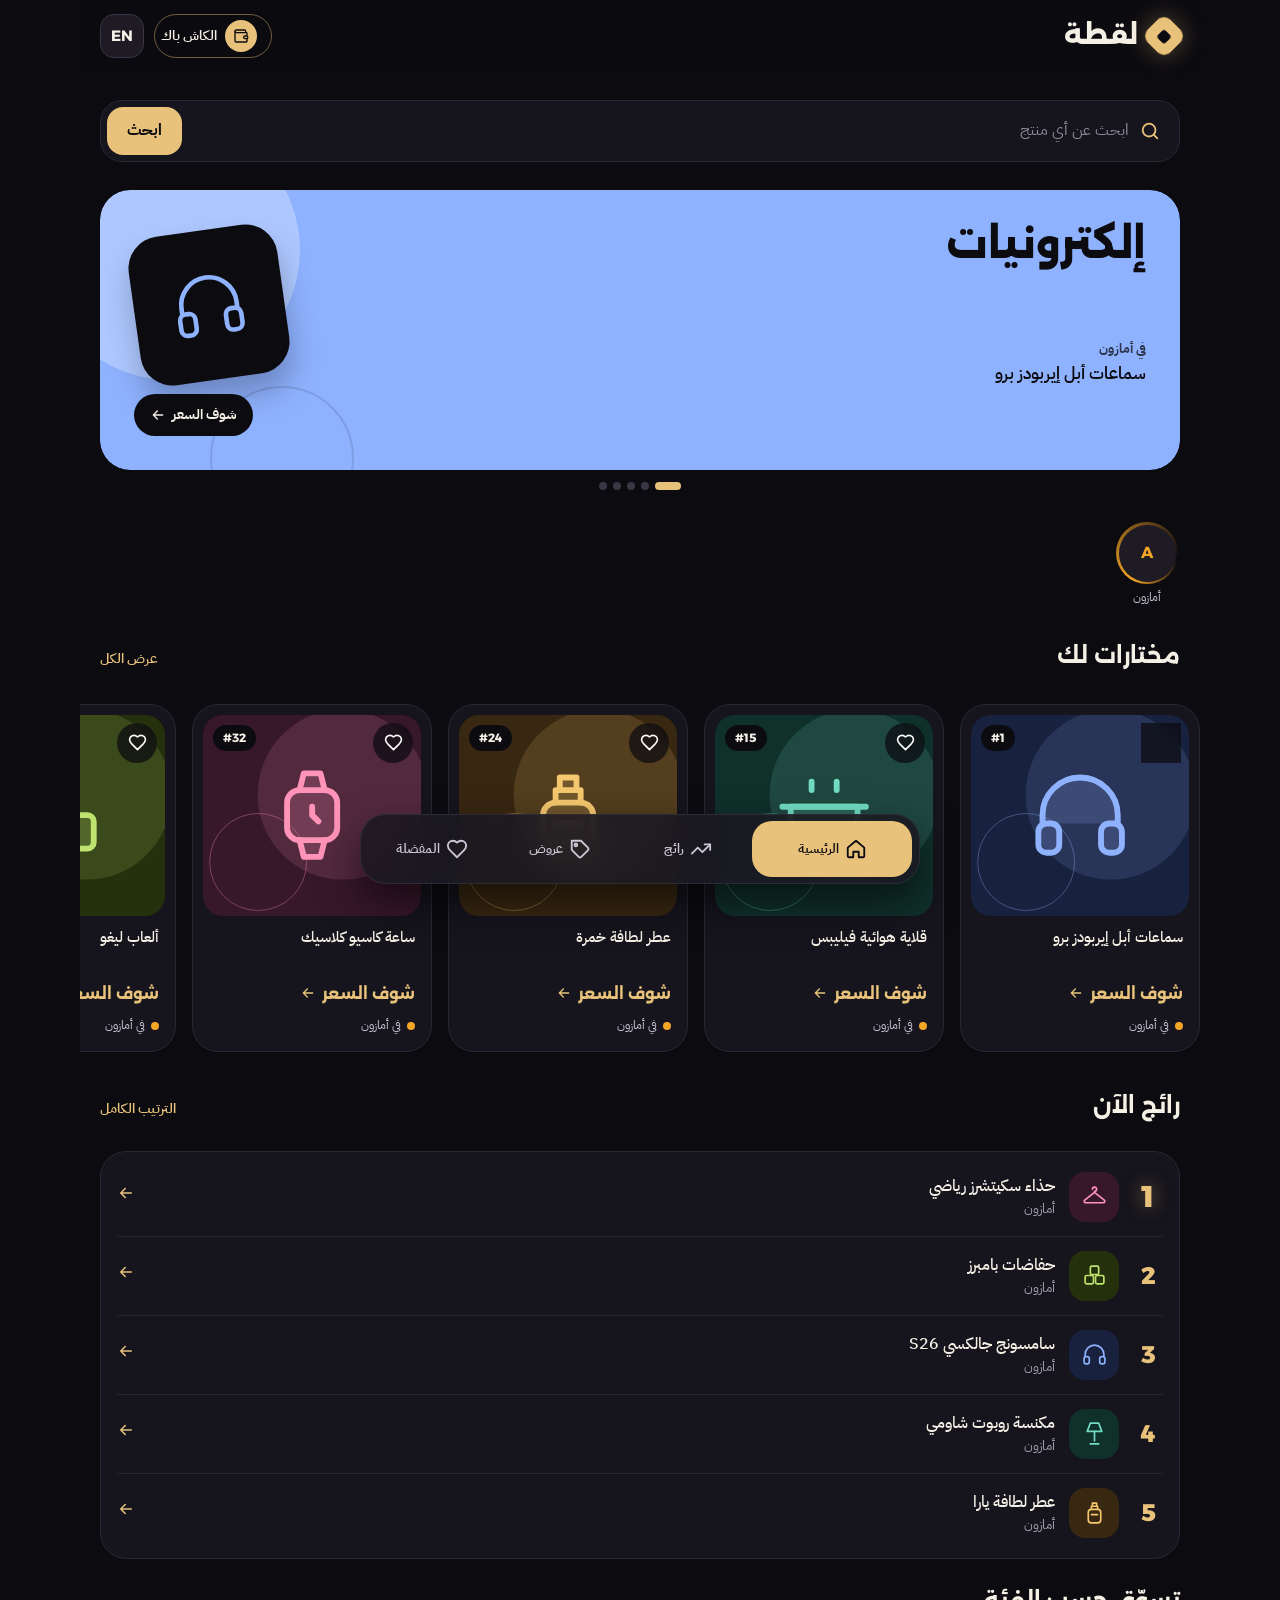
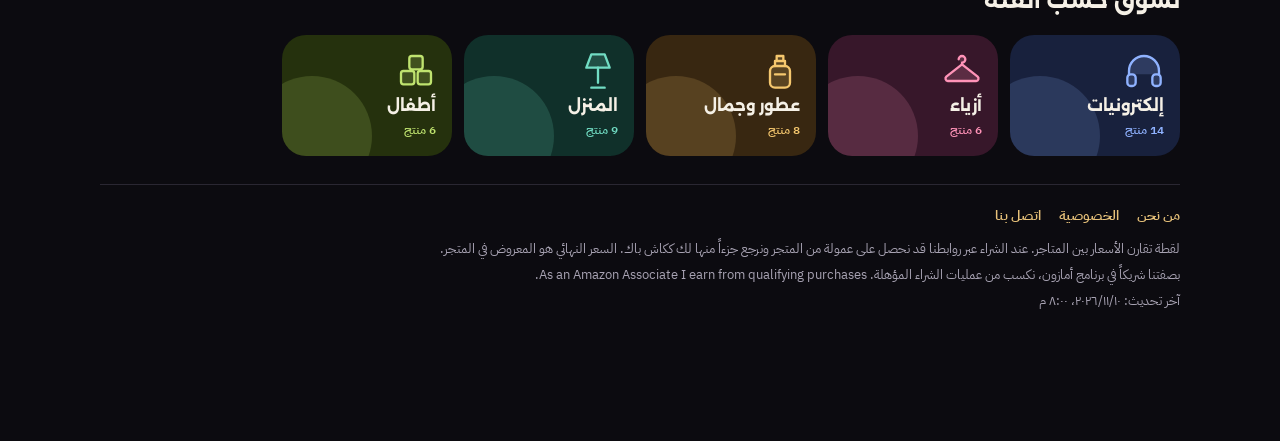
==== commit 90927804: "Go live: real Amazon picks with affiliate links, About/Privacy/Contact pages - Replace sample produc" ====
--- a/web/index.html
+++ b/web/index.html
@@ -4,7 +4,7 @@
 <meta charset="utf-8">
 <meta name="viewport" content="width=device-width, initial-scale=1, viewport-fit=cover">
 <title>لقطة — كل المتاجر في مكان واحد</title>
-<meta name="description" content="قارن أسعار أمازون ونون وشي إن وعلي إكسبريس ونمشي وتيمو في مكان واحد، وشوف الأكثر مبيعاً في السعودية.">
+<meta name="description" content="لقطة: المنتجات الأكثر طلباً في السعودية في مكان واحد، مع أحدث الأسعار والعروض من المتجر مباشرة.">
 <meta name="theme-color" content="#0C0B10">
 <link rel="manifest" href="manifest.webmanifest">
 <link rel="icon" href="icon.svg" type="image/svg+xml">
@@ -12,7 +12,7 @@
 <meta name="apple-mobile-web-app-capable" content="yes">
 <meta name="apple-mobile-web-app-status-bar-style" content="black-translucent">
 <meta property="og:title" content="لقطة — كل المتاجر في مكان واحد">
-<meta property="og:description" content="أرخص سعر من كل المتاجر، والأكثر مبيعاً في السعودية.">
+<meta property="og:description" content="المنتجات الأكثر طلباً في السعودية وعروض اليوم في مكان واحد.">
 <link rel="preconnect" href="https://fonts.googleapis.com">
 <link rel="preconnect" href="https://fonts.gstatic.com" crossorigin>
 <link href="https://fonts.googleapis.com/css2?family=Alexandria:wght@500;700;800&family=IBM+Plex+Sans+Arabic:wght@400;500;600;700&display=swap" rel="stylesheet">
--- a/web/app.css
+++ b/web/app.css
@@ -275,3 +275,25 @@
 /* numbers like -47% always read left-to-right, also inside Arabic text */
 .off,.b-off,.live b{direction:ltr;unicode-bidi:isolate}
 [dir=rtl] .off{text-align:right}
+
+/* products without a stored price ("see the price in the store") */
+.price .ask,.pr .ask{display:inline-flex;align-items:center;gap:6px;font-size:16px}
+.price .ask svg{width:16px;height:16px}
+.list .p svg{width:18px;height:18px;color:var(--gold)}
+.off.off-txt{font-size:clamp(26px,5vw,40px);letter-spacing:0;direction:inherit}
+.amz-search{display:flex;flex-direction:column;gap:8px;align-items:flex-start}
+.foot-links{display:flex;gap:18px;flex-wrap:wrap;font-size:14px;margin-bottom:6px}
+.foot-links a{text-decoration:none;font-weight:600}
+
+/* plain pages: about, privacy, contact */
+.doc{max-width:760px;gap:18px;padding-top:8px}
+.doc h1{font-size:clamp(28px,5vw,40px);font-weight:800}
+.doc-body{display:flex;flex-direction:column;gap:14px}
+.doc h2{font-size:20px;margin-top:10px}
+.foot-links a[aria-current]{color:var(--text)}
+.doc p,.doc ul{margin:0;color:var(--soft)}
+.doc ul{padding-inline-start:22px;display:flex;flex-direction:column;gap:6px}
+.doc .card-box{background:var(--panel);border:1px solid var(--line);border-radius:22px;padding:20px;display:flex;flex-direction:column;gap:10px}
+.doc .mail{font-family:var(--display);font-size:clamp(17px,3.6vw,22px);direction:ltr;unicode-bidi:isolate;word-break:break-all}
+html[lang=ar] [data-l=en],html[lang=en] [data-l=ar]{display:none}
+
